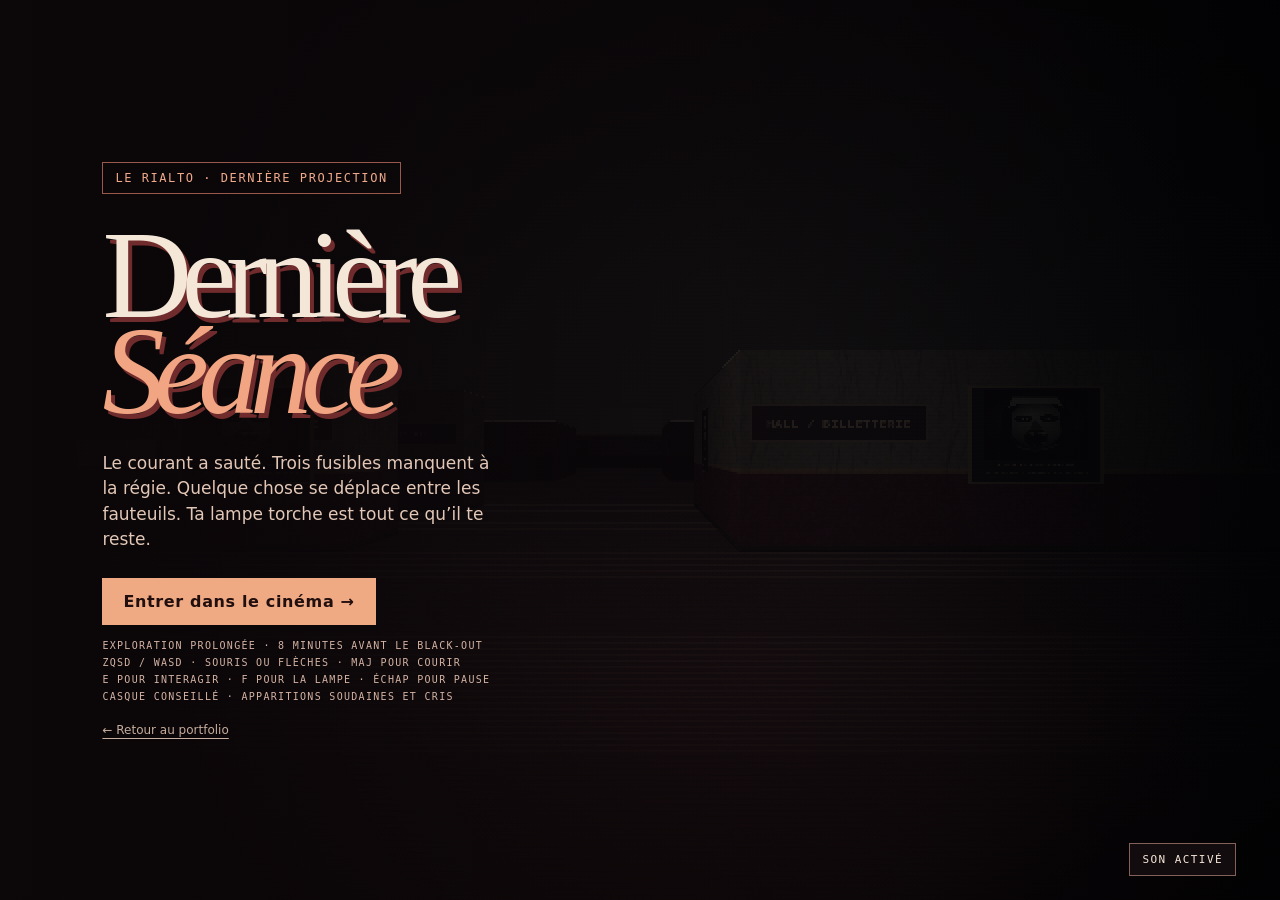
==== derniere-seance/index.html @ ebc0b244 "Intègre Dernière Séance au portfolio et remplace Hyperplanning Ajoute le jeu jouable avec lampe torc" ====
<!doctype html>
<html lang="fr">
<meta charset="utf-8">
<meta name="viewport" content="width=device-width,initial-scale=1,viewport-fit=cover">
<meta name="theme-color" content="#100b0d">
<title>Dernière Séance — Jeu · Maxime Hamer</title>
<meta name="description" content="Explore le cinéma Le Rialto, retrouve les fusibles et échappe aux créatures. Un jeu d’horreur expérimental du portfolio de Maxime Hamer.">
<link rel="icon" href="../favicon.svg" type="image/svg+xml">
<style>
*{box-sizing:border-box}body{margin:0;background:#100b0d;color:#f5e7d8;font-family:system-ui,sans-serif;overflow:hidden}button{font:inherit;color:inherit;cursor:pointer;touch-action:manipulation}button:focus-visible{outline:2px solid #ffc994;outline-offset:4px}[hidden]{display:none!important}canvas{width:100vw;height:100dvh;display:block;image-rendering:pixelated}.shade,.grain{position:fixed;inset:0;pointer-events:none}.shade{background:radial-gradient(ellipse at 50% 50%,transparent 14%,#10080955 54%,#090405e8 100%)}.grain{opacity:.13;background:repeating-linear-gradient(0deg,#000 0 1px,transparent 1px 4px)}.hud{position:fixed;inset:0;pointer-events:none;padding:clamp(15px,4vw,44px);display:flex;flex-direction:column;justify-content:space-between}.top{display:flex;justify-content:space-between;align-items:flex-start;gap:14px}.eyebrow,.objective,.clock,.small,.sound,.label{font-family:monospace;letter-spacing:.13em;text-transform:uppercase}.eyebrow,.label{color:#edab83;font-size:12px}.objective{margin:8px 0;color:#eee1d1;font-size:clamp(10px,2vw,14px);text-shadow:0 2px 5px #000}.clock{font-size:clamp(25px,6vw,50px);font-variant-numeric:tabular-nums;text-shadow:0 0 20px #000}.urgent{color:#ff856e}.hint{align-self:center;background:#120b0deb;border:1px solid #764e43;padding:12px 18px;text-align:center;max-width:95%;font-size:14px}.sound{position:fixed;right:clamp(15px,4vw,44px);bottom:clamp(15px,4vw,32px);z-index:3;border:1px solid #836058;background:#150e10e8;padding:9px 12px;font-size:11px}.overlay{position:fixed;inset:0;display:grid;align-items:center;padding:clamp(20px,8vw,120px);background:linear-gradient(90deg,#0c0709f5,#0d0709ac 55%,#0b060933);overflow:auto}.panel{max-width:590px}.ticket{display:inline-block;border:1px solid #9a584c;color:#f0aa8b;padding:8px 12px}.title{font-family:Georgia,serif;font-size:clamp(55px,12vw,140px);font-weight:normal;line-height:.78;letter-spacing:-.085em;margin:.27em 0 .24em;text-shadow:4px 5px 0 #702b2c}.title em{color:#f1a582;font-weight:normal}.copy{font-size:clamp(15px,2vw,19px);line-height:1.5;max-width:390px;color:#e2c7b7}.start{border:0;background:#efaa83;color:#210e0e;padding:14px 21px;font-weight:800;letter-spacing:.04em;margin:8px 0 12px}.start:hover{background:#ffca9e}.small{font-size:10px;color:#d4b3a4;line-height:1.7}.touch{position:fixed;inset:auto 12px 60px;display:none;justify-content:space-between;z-index:2;pointer-events:none}.touch div{display:grid;grid-template-columns:repeat(2,44px);gap:5px}.touch button{pointer-events:auto;touch-action:none;border:1px solid #a36e5d;background:#140c10cd;min-height:42px}.cross{position:fixed;left:50%;top:50%;width:4px;height:4px;border-radius:50%;background:#f6d6bd88;pointer-events:none}@media(pointer:coarse){.touch{display:flex}.hint{margin-bottom:125px}}@media(max-height:480px){.overlay{padding:18px 6vw}.title{font-size:clamp(42px,15vh,72px)}.copy{margin:8px 0}}

.shade{background:radial-gradient(ellipse,transparent 25%,#0005 75%,#000b)}.grain{opacity:.065}.clock{font-size:30px}.hud{padding:24px 30px}.bottom{display:flex;flex-direction:column;gap:16px}.hint:empty{visibility:hidden}.hint{background:#0d0b0dd9;border-color:#52483b;font-size:13px}.objective{max-width:70vw;line-height:1.65}.title{font-size:clamp(54px,10vw,124px)}.copy{font-size:17px}.small{font-size:10px}#meters{display:flex;justify-content:space-between;font:10px monospace;letter-spacing:.12em;color:#c3b495;padding-bottom:5px}#actions{position:fixed;left:24px;bottom:24px;display:flex;gap:8px;z-index:4}#actions button{background:#100e10cf;border:1px solid #514b43;padding:8px 12px;font:11px monospace}.sound{bottom:24px}.bottom{margin-bottom:45px}.overlay{z-index:5}.sound{z-index:6}.touch{bottom:120px}#interact.active{border-color:#e2c496;color:#f4d8a6}.hud .eyebrow{color:#b8a991}@media(max-width:600px){.hud{padding:16px}.clock{font-size:23px}#actions{left:12px;bottom:18px;gap:4px}#actions button{padding:8px}.sound{right:12px;bottom:18px}.hint{margin-bottom:0}.bottom{margin-bottom:60px}.touch{bottom:110px}.title{font-size:65px}.objective{font-size:10px;max-width:65vw}}
.scaring .hud,.scaring .cross,.scaring #actions,.scaring .touch,.scaring .sound{visibility:hidden}
.portfolio-return{display:inline-block;margin-top:18px;color:#c6ad9d;font-size:12px;text-underline-offset:4px}.portfolio-return:focus-visible{outline:2px solid #ffc994;outline-offset:4px}
</style>
<canvas id="view" width="640" height="360" aria-hidden="true"></canvas><div class="shade"></div><div class="grain"></div>
<div class="hud" id="hud" hidden><div class="top"><div><div class="eyebrow">Cinéma / Le Rialto</div><p class="objective" id="objective">Retrouve les trois fusibles</p></div><div class="clock" id="clock" aria-label="Temps restant">08:00</div></div><div class="bottom"><div id="meters"><span id="battery">LAMPE 100 %</span><span id="stamina">SOUFFLE 100 %</span></div><div class="hint" id="hint" role="status"></div></div></div>
<div class="cross" id="cross" hidden></div>
<div class="touch" id="touch" hidden><div><button data-key="q" aria-label="Pas à gauche">↖</button><button data-key="z" aria-label="Avancer">↑</button><button data-key="d" aria-label="Pas à droite">↗</button><button data-key="s" aria-label="Reculer">↓</button></div><div><button data-key="arrowleft" aria-label="Tourner à gauche">↶</button><button data-key="arrowright" aria-label="Tourner à droite">↷</button></div></div>
<div id="actions" hidden><button id="interact">E · Fouiller</button><button id="flashlight">F · Lampe</button><button id="pause">Pause</button></div><button class="sound" id="sound" aria-pressed="true">Son activé</button>
<main class="overlay" id="overlay"><section class="panel"><span class="eyebrow ticket" id="tag">Le Rialto · Dernière projection</span><h1 class="title" id="title">Dernière<br><em>Séance</em></h1><p class="copy" id="copy">Le courant a sauté. Trois fusibles manquent à la régie. Quelque chose se déplace entre les fauteuils. Ta lampe torche est tout ce qu’il te reste.</p><button class="start" id="start">Entrer dans le cinéma →</button><div class="small">Exploration prolongée · 8 minutes avant le black-out<br>ZQSD / WASD · Souris ou flèches · Maj pour courir<br>E pour interagir · F pour la lampe · Échap pour pause<br>Casque conseillé · Apparitions soudaines et cris</div><a class="portfolio-return" href="../index.html#projets">← Retour au portfolio</a></section></main>
<script src="audio.js"></script><script src="art.js"></script><script src="game.js"></script>
</html>
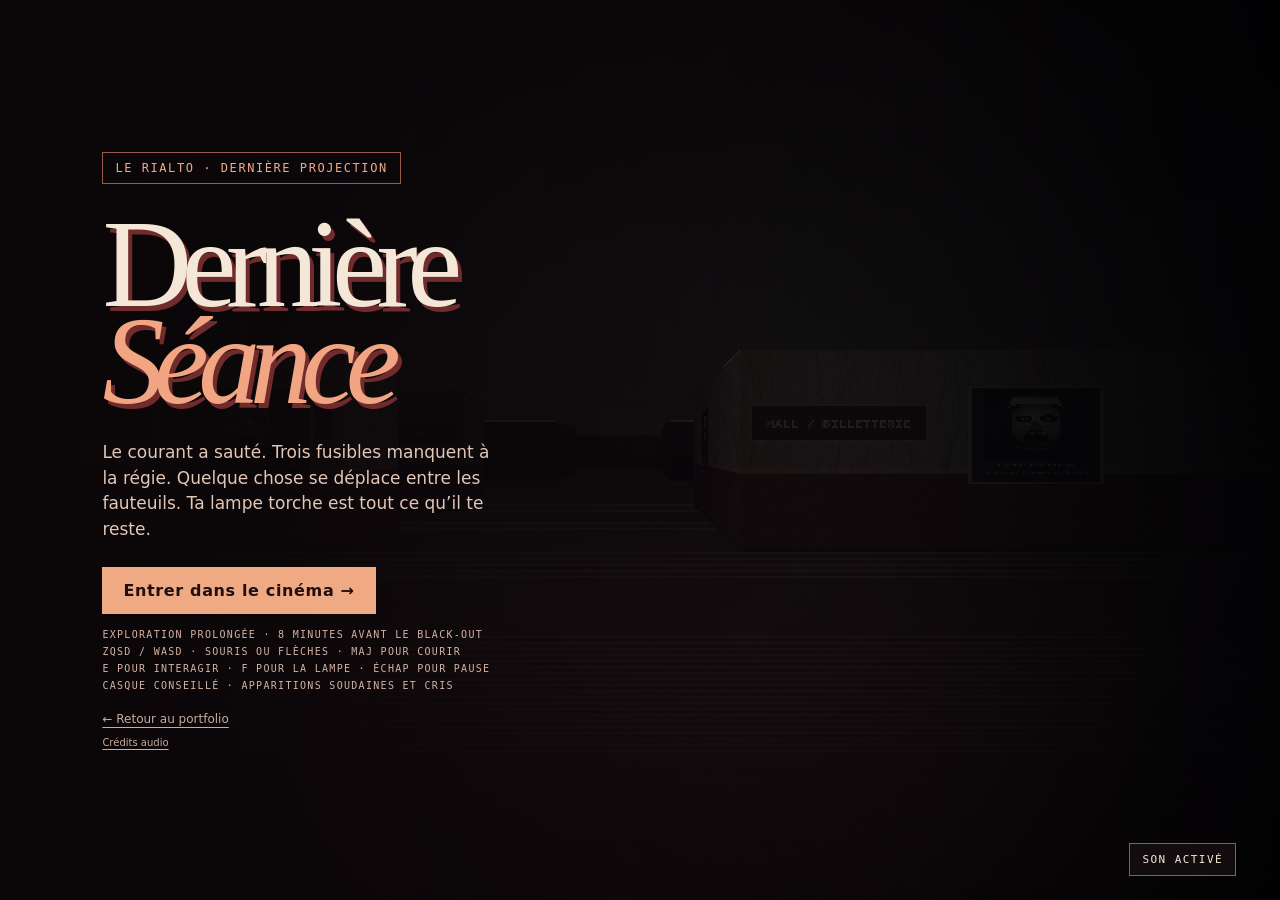
==== commit 4f66f330: "Renforce la tension de Dernière Séance Déclenche deux screamers au milieu des couloirs, remplace le " ====
--- a/derniere-seance/index.html
+++ b/derniere-seance/index.html
@@ -12,12 +12,13 @@
 .shade{background:radial-gradient(ellipse,transparent 25%,#0005 75%,#000b)}.grain{opacity:.065}.clock{font-size:30px}.hud{padding:24px 30px}.bottom{display:flex;flex-direction:column;gap:16px}.hint:empty{visibility:hidden}.hint{background:#0d0b0dd9;border-color:#52483b;font-size:13px}.objective{max-width:70vw;line-height:1.65}.title{font-size:clamp(54px,10vw,124px)}.copy{font-size:17px}.small{font-size:10px}#meters{display:flex;justify-content:space-between;font:10px monospace;letter-spacing:.12em;color:#c3b495;padding-bottom:5px}#actions{position:fixed;left:24px;bottom:24px;display:flex;gap:8px;z-index:4}#actions button{background:#100e10cf;border:1px solid #514b43;padding:8px 12px;font:11px monospace}.sound{bottom:24px}.bottom{margin-bottom:45px}.overlay{z-index:5}.sound{z-index:6}.touch{bottom:120px}#interact.active{border-color:#e2c496;color:#f4d8a6}.hud .eyebrow{color:#b8a991}@media(max-width:600px){.hud{padding:16px}.clock{font-size:23px}#actions{left:12px;bottom:18px;gap:4px}#actions button{padding:8px}.sound{right:12px;bottom:18px}.hint{margin-bottom:0}.bottom{margin-bottom:60px}.touch{bottom:110px}.title{font-size:65px}.objective{font-size:10px;max-width:65vw}}
 .scaring .hud,.scaring .cross,.scaring #actions,.scaring .touch,.scaring .sound{visibility:hidden}
 .portfolio-return{display:inline-block;margin-top:18px;color:#c6ad9d;font-size:12px;text-underline-offset:4px}.portfolio-return:focus-visible{outline:2px solid #ffc994;outline-offset:4px}
+.audio-credit{display:block;width:fit-content;margin-top:10px;color:#c6ad9d;font-size:10px;text-underline-offset:3px}.audio-credit:focus-visible{outline:2px solid #ffc994;outline-offset:4px}
 </style>
 <canvas id="view" width="640" height="360" aria-hidden="true"></canvas><div class="shade"></div><div class="grain"></div>
 <div class="hud" id="hud" hidden><div class="top"><div><div class="eyebrow">Cinéma / Le Rialto</div><p class="objective" id="objective">Retrouve les trois fusibles</p></div><div class="clock" id="clock" aria-label="Temps restant">08:00</div></div><div class="bottom"><div id="meters"><span id="battery">LAMPE 100 %</span><span id="stamina">SOUFFLE 100 %</span></div><div class="hint" id="hint" role="status"></div></div></div>
 <div class="cross" id="cross" hidden></div>
 <div class="touch" id="touch" hidden><div><button data-key="q" aria-label="Pas à gauche">↖</button><button data-key="z" aria-label="Avancer">↑</button><button data-key="d" aria-label="Pas à droite">↗</button><button data-key="s" aria-label="Reculer">↓</button></div><div><button data-key="arrowleft" aria-label="Tourner à gauche">↶</button><button data-key="arrowright" aria-label="Tourner à droite">↷</button></div></div>
 <div id="actions" hidden><button id="interact">E · Fouiller</button><button id="flashlight">F · Lampe</button><button id="pause">Pause</button></div><button class="sound" id="sound" aria-pressed="true">Son activé</button>
-<main class="overlay" id="overlay"><section class="panel"><span class="eyebrow ticket" id="tag">Le Rialto · Dernière projection</span><h1 class="title" id="title">Dernière<br><em>Séance</em></h1><p class="copy" id="copy">Le courant a sauté. Trois fusibles manquent à la régie. Quelque chose se déplace entre les fauteuils. Ta lampe torche est tout ce qu’il te reste.</p><button class="start" id="start">Entrer dans le cinéma →</button><div class="small">Exploration prolongée · 8 minutes avant le black-out<br>ZQSD / WASD · Souris ou flèches · Maj pour courir<br>E pour interagir · F pour la lampe · Échap pour pause<br>Casque conseillé · Apparitions soudaines et cris</div><a class="portfolio-return" href="../index.html#projets">← Retour au portfolio</a></section></main>
-<script src="audio.js"></script><script src="art.js"></script><script src="game.js"></script>
+<main class="overlay" id="overlay"><section class="panel"><span class="eyebrow ticket" id="tag">Le Rialto · Dernière projection</span><h1 class="title" id="title">Dernière<br><em>Séance</em></h1><p class="copy" id="copy">Le courant a sauté. Trois fusibles manquent à la régie. Quelque chose se déplace entre les fauteuils. Ta lampe torche est tout ce qu’il te reste.</p><button class="start" id="start">Entrer dans le cinéma →</button><div class="small">Exploration prolongée · 8 minutes avant le black-out<br>ZQSD / WASD · Souris ou flèches · Maj pour courir<br>E pour interagir · F pour la lampe · Échap pour pause<br>Casque conseillé · Apparitions soudaines et cris</div><a class="portfolio-return" href="../index.html#projets">← Retour au portfolio</a><a class="audio-credit" href="audio/CREDITS.txt" target="_blank" rel="noopener">Crédits audio</a></section></main>
+<script src="audio.js?v=20261106-4"></script><script src="art.js"></script><script src="game.js?v=20261106-4"></script>
 </html>
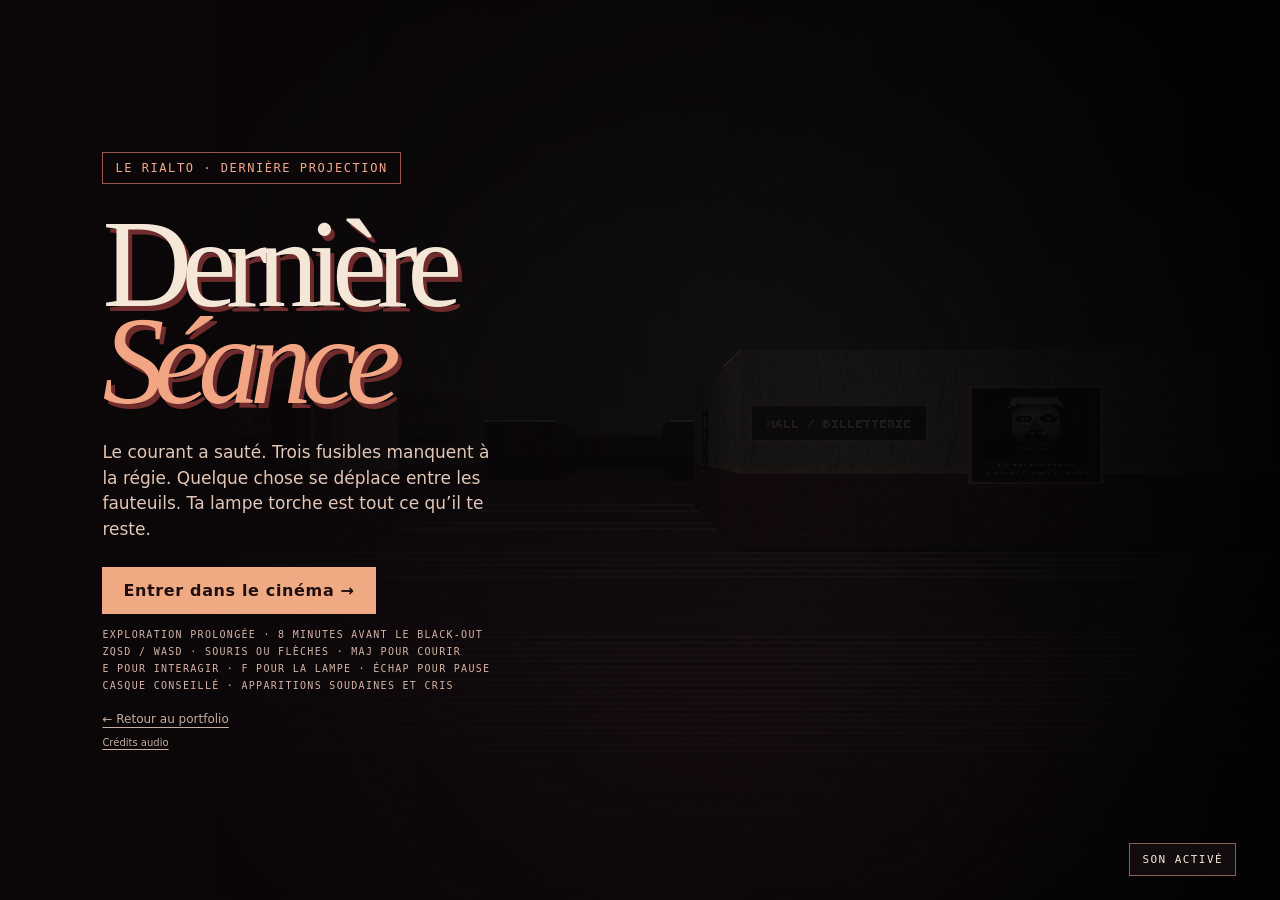
==== commit b01f58c8: "Ajouter un portfolio Matrix jouable avec Néo et quatre portails de projets" ====
--- a/derniere-seance/index.html
+++ b/derniere-seance/index.html
@@ -21,4 +21,5 @@
 <div id="actions" hidden><button id="interact">E · Fouiller</button><button id="flashlight">F · Lampe</button><button id="pause">Pause</button></div><button class="sound" id="sound" aria-pressed="true">Son activé</button>
 <main class="overlay" id="overlay"><section class="panel"><span class="eyebrow ticket" id="tag">Le Rialto · Dernière projection</span><h1 class="title" id="title">Dernière<br><em>Séance</em></h1><p class="copy" id="copy">Le courant a sauté. Trois fusibles manquent à la régie. Quelque chose se déplace entre les fauteuils. Ta lampe torche est tout ce qu’il te reste.</p><button class="start" id="start">Entrer dans le cinéma →</button><div class="small">Exploration prolongée · 8 minutes avant le black-out<br>ZQSD / WASD · Souris ou flèches · Maj pour courir<br>E pour interagir · F pour la lampe · Échap pour pause<br>Casque conseillé · Apparitions soudaines et cris</div><a class="portfolio-return" href="../index.html#projets">← Retour au portfolio</a><a class="audio-credit" href="audio/CREDITS.txt" target="_blank" rel="noopener">Crédits audio</a></section></main>
 <script src="audio.js?v=20261106-4"></script><script src="art.js"></script><script src="game.js?v=20261106-4"></script>
+<script src="../matrix/jeu/return.js?v=1" defer></script>
 </html>
